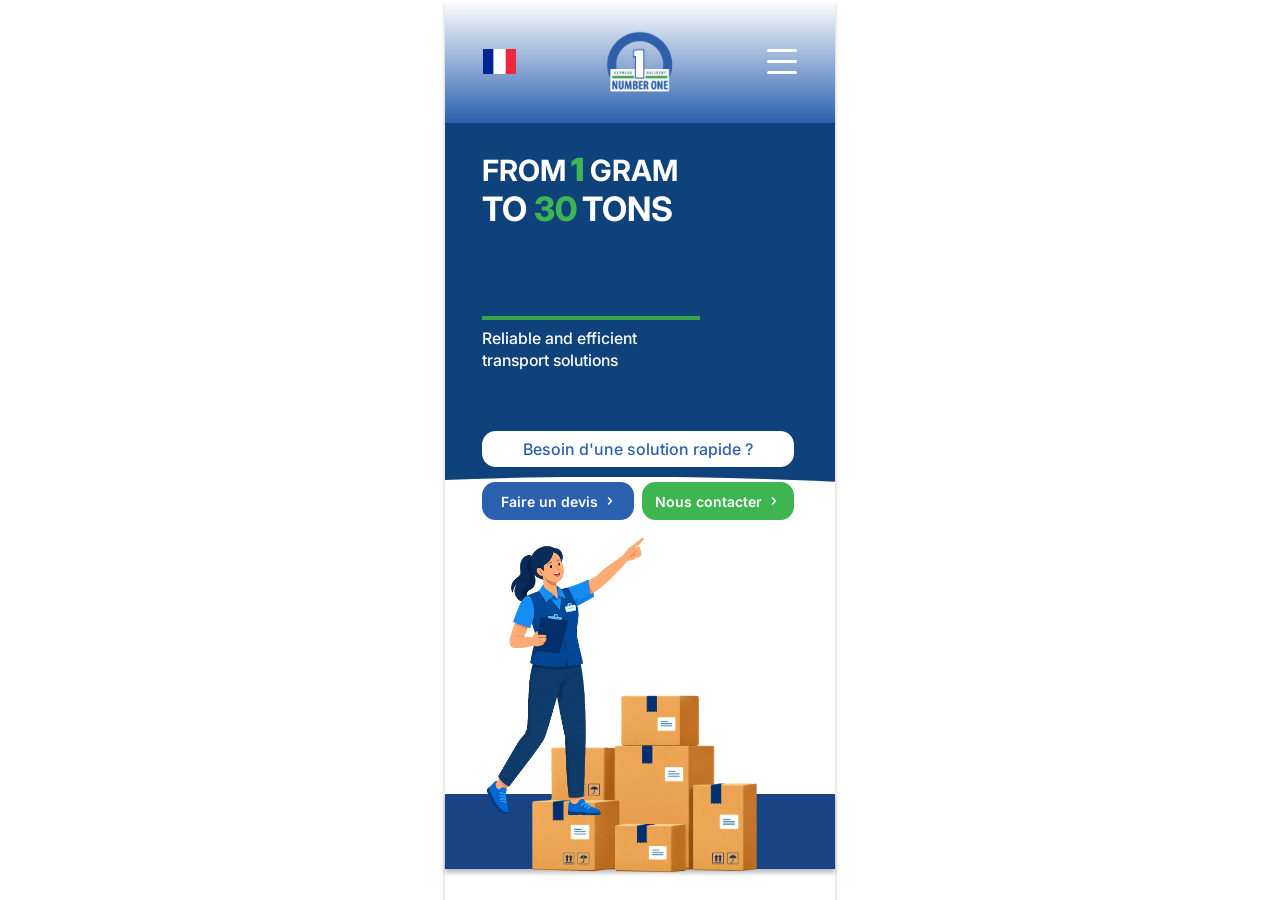
==== index.html @ 0a231751 "first commit" ====
<!DOCTYPE html>
<html lang="fr">
<head>
    <meta charset="UTF-8">
    <meta name="viewport" content="width=device-width, initial-scale=1.0">
    <title>Number One Transport - From 1 Gram to 30 Tons</title>
    <link rel="preconnect" href="https://fonts.googleapis.com">
    <link rel="preconnect" href="https://fonts.gstatic.com" crossorigin>
    <link href="https://fonts.googleapis.com/css2?family=Inter:wght@400;500;600;700;800;900&display=swap" rel="stylesheet">
    <link rel="stylesheet" href="styles.css">
</head>
<body>
    <div class="container">
        <!-- Header -->
        <header class="header">
            <div class="flag">
                <img src="data:image/svg+xml,%3Csvg xmlns='http://www.w3.org/2000/svg' viewBox='0 0 900 600'%3E%3Cpath fill='%23002395' d='M0 0h900v600H0z'/%3E%3Cpath fill='%23FFF' d='M300 0h600v600H300z'/%3E%3Cpath fill='%23ED2939' d='M600 0h300v600H600z'/%3E%3C/svg%3E" alt="France">
            </div>
            <div class="logo">
                <img src="logo_01.png" alt="Number One Transport">
            </div>
            <button class="menu-btn">
                <span></span>
                <span></span>
                <span></span>
            </button>
        </header>

        <!-- Hero Section -->
        <section class="hero">
            <div class="hero-bg"></div>
            <div class="hero-content">
                <h1 class="hero-title">
                    <span class="text-white">From</span>
                    <span class="text-green"> 1 </span>
                    <span class="text-white">gram </span>
                    <span class="text-white-large">to </span>
                    <span class="text-green-large">30</span>
                    <span class="text-white-large"> tons</span>
                </h1>
                <div class="hero-line"></div>
                <p class="hero-subtitle">Reliable and efficient<br>transport solutions</p>
            </div>
        </section>

        <!-- CTA Section -->
        <section class="cta-section">
            <div class="cta-info-box">
                <p>Besoin d'une solution rapide ?</p>
            </div>
            <div class="cta-buttons">
                <a href="#" class="btn btn-primary">
                    Faire un devis
                    <svg class="btn-arrow" width="16" height="16" viewBox="0 0 16 16" fill="none">
                        <path d="M6 12L10 8L6 4" stroke="white" stroke-width="2" stroke-linecap="round" stroke-linejoin="round"/>
                    </svg>
                </a>
                <a href="#" class="btn btn-secondary">
                    Nous contacter
                    <svg class="btn-arrow" width="16" height="16" viewBox="0 0 16 16" fill="none">
                        <path d="M6 12L10 8L6 4" stroke="white" stroke-width="2" stroke-linecap="round" stroke-linejoin="round"/>
                    </svg>
                </a>
            </div>
        </section>

        <!-- Person Illustration -->
        <div class="person-section">
            <img src="perso_acceuil.png" alt="Delivery person" class="person-img">
        </div>

        <!-- Packages Illustration -->
        <div class="packages-section">
            <img src="colis.png" alt="Packages" class="packages-img">
        </div>

        <!-- Footer -->
        <footer class="footer">
            <div class="footer-shadow-left"></div>
            <div class="footer-shadow-right"></div>
        </footer>
    </div>
</body>
</html>
---- styles.css ----
* {
    margin: 0;
    padding: 0;
    box-sizing: border-box;
}

body {
    font-family: 'Inter', sans-serif;
    background: white;
    overflow-x: hidden;
}

.container {
    width: 100%;
    max-width: 390px;
    margin: 0 auto;
    position: relative;
    background: white;
    box-shadow: 0px 4px 4px rgba(0, 0, 0, 0.25);
    min-height: 100vh;
}

/* Header */
.header {
    position: relative;
    width: 100%;
    height: 123px;
    background: linear-gradient(180deg, white 0%, #2B60AE 100%);
    display: flex;
    align-items: center;
    justify-content: space-between;
    padding: 0 38px;
    z-index: 100;
}

.flag {
    width: 33px;
    height: 25px;
}

.flag img {
    width: 100%;
    height: 100%;
    object-fit: cover;
}

.logo {
    position: absolute;
    left: 50%;
    top: 50%;
    transform: translate(-50%, -50%);
    width: 68.68px;
    height: 60.49px;
}

.logo img {
    width: 100%;
    height: 100%;
    object-fit: contain;
}

.menu-btn {
    background: none;
    border: none;
    width: 30px;
    height: 25px;
    display: flex;
    flex-direction: column;
    justify-content: space-between;
    cursor: pointer;
    padding: 0;
}

.menu-btn span {
    width: 100%;
    height: 3px;
    background: white;
    border-radius: 2px;
}

/* Hero Section */
.hero {
    position: relative;
    width: 100%;
    height: 408px;
    overflow: hidden;
}

.hero-bg {
    position: absolute;
    width: 530.78px;
    height: 489.60px;
    left: -91px;
    top: -16px;
    background: #0F417B;
    z-index: 1;
}

.hero-bg::after {
    content: '';
    position: absolute;
    bottom: 0;
    left: 0;
    width: 100%;
    height: 120px;
    background: white;
    clip-path: ellipse(140% 100% at 50% 100%);
}

.hero-content {
    position: relative;
    z-index: 2;
    padding-top: 28px;
    padding-left: 37px;
}

.hero-title {
    width: 218.08px;
    line-height: 1.2;
}

.text-white {
    color: white;
    font-size: 29.29px;
    font-weight: 700;
    text-transform: uppercase;
    line-height: 34.72px;
}

.text-green {
    color: #3EB550;
    font-size: 32px;
    font-weight: 900;
    text-transform: uppercase;
    line-height: 37.94px;
}

.text-white-large {
    color: white;
    font-size: 33.64px;
    font-weight: 700;
    text-transform: uppercase;
    line-height: 39.88px;
}

.text-green-large {
    color: #3EB550;
    font-size: 33.64px;
    font-weight: 800;
    text-transform: uppercase;
    line-height: 39.88px;
}

.hero-line {
    width: 218px;
    height: 4px;
    background: #38A448;
    margin-top: 87px;
}

.hero-subtitle {
    margin-top: 8px;
    color: white;
    font-size: 15.83px;
    font-weight: 500;
    line-height: 1.4;
}

/* CTA Section */
.cta-section {
    position: relative;
    z-index: 10;
    padding: 0 37px;
    margin-top: -100px;
}

.cta-info-box {
    width: 312px;
    height: 36.44px;
    background: white;
    border-radius: 13.79px;
    display: flex;
    align-items: center;
    justify-content: center;
    margin-bottom: 15px;
}

.cta-info-box p {
    text-align: center;
    color: #2B60AE;
    font-size: 15.97px;
    font-weight: 500;
}

.cta-buttons {
    display: flex;
    gap: 7.52px;
}

.btn {
    height: 38px;
    border-radius: 13.28px;
    display: flex;
    align-items: center;
    justify-content: center;
    text-decoration: none;
    font-size: 14px;
    font-weight: 600;
    color: white;
    position: relative;
    transition: transform 0.2s;
}

.btn:active {
    transform: scale(0.98);
}

.btn-primary {
    width: 152.24px;
    background: #2B60AE;
}

.btn-secondary {
    width: 152.24px;
    background: #3EB550;
}

.btn-arrow {
    margin-left: 6px;
    width: 12px;
    height: 12px;
}

/* Person Section */
.person-section {
    position: relative;
    width: 100%;
    height: 300px;
    margin-top: 60px;
    display: flex;
    align-items: flex-end;
    justify-content: flex-start;
    padding-left: 0;
    z-index: 1000;
}

.person-img {
    width: 313px;
    height: auto;
    max-height: 401.43px;
    object-fit: contain;
    margin-left: -43px;
}

/* Packages Section */
.packages-section {
    position: relative;
    width: 100%;
    display: flex;
    justify-content: center;
    margin-top: -200px;
    z-index: 3;
}

.packages-img {
    width: 258px;
    height: auto;
    object-fit: contain;
}

/* Footer */
.footer {
    position: relative;
    width: 100%;
    height: 75px;
    background: #194483;
    box-shadow: 0px 4px 4px rgba(0, 0, 0, 0.25);
    margin-top: -90px;
}



/* Responsive adjustments */
@media (max-width: 390px) {
    .container {
        max-width: 100%;
    }
    
    .header {
        padding: 0 20px;
    }
    
    .hero-content {
        padding-left: 20px;
    }
    
    .cta-section {
        padding: 0 20px;
    }
    
    .cta-info-box {
        width: 100%;
    }
    
    .cta-buttons {
        flex-direction: column;
    }
    
    .btn {
        width: 100% !important;
    }
}
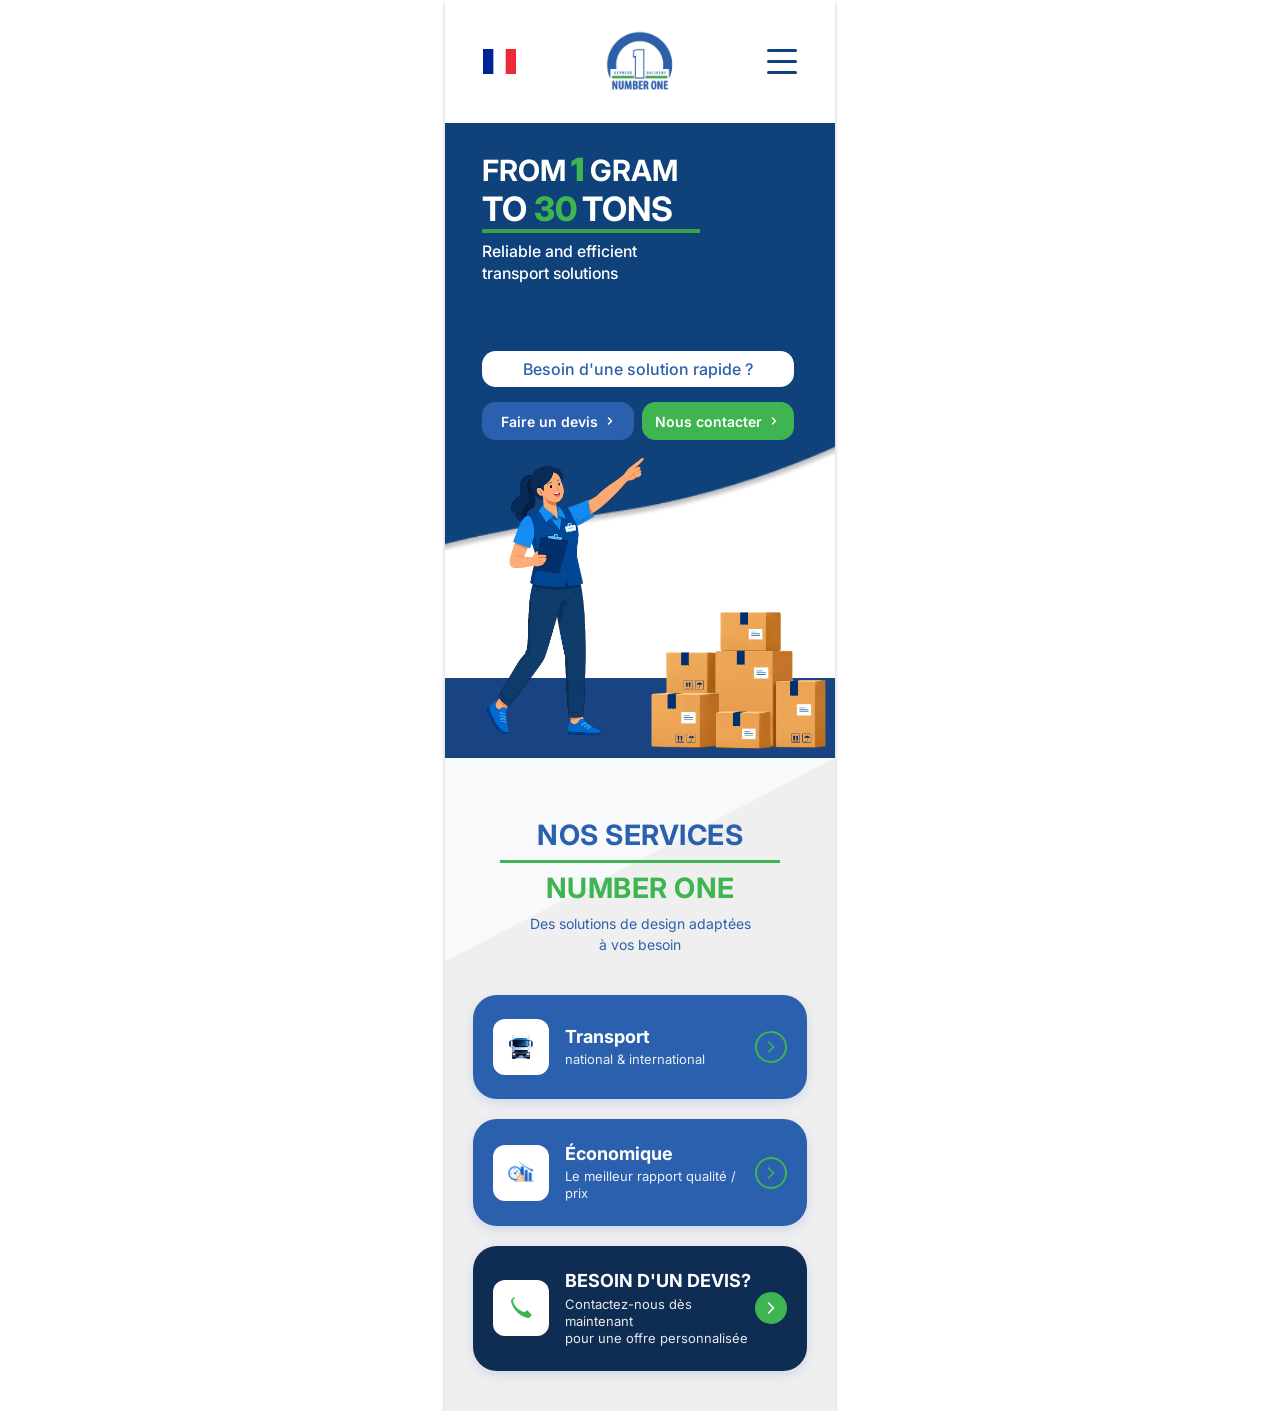
==== commit 37fe9d1d: "service section" ====
--- a/index.html
+++ b/index.html
@@ -17,7 +17,7 @@
                 <img src="data:image/svg+xml,%3Csvg xmlns='http://www.w3.org/2000/svg' viewBox='0 0 900 600'%3E%3Cpath fill='%23002395' d='M0 0h900v600H0z'/%3E%3Cpath fill='%23FFF' d='M300 0h600v600H300z'/%3E%3Cpath fill='%23ED2939' d='M600 0h300v600H600z'/%3E%3C/svg%3E" alt="France">
             </div>
             <div class="logo">
-                <img src="logo_01.png" alt="Number One Transport">
+                <img src="images/logo_01.png" alt="Number One Transport">
             </div>
             <button class="menu-btn">
                 <span></span>
@@ -66,19 +66,87 @@
 
         <!-- Person Illustration -->
         <div class="person-section">
-            <img src="perso_acceuil.png" alt="Delivery person" class="person-img">
+            <img src="images/perso_acceuil.png" alt="Delivery person" class="person-img">
         </div>
 
         <!-- Packages Illustration -->
         <div class="packages-section">
-            <img src="colis.png" alt="Packages" class="packages-img">
+            <img src="images/colis.png" alt="Packages" class="packages-img">
         </div>
 
+        <!-- Blue Ground Separator -->
+        <div class="ground-separator"></div>
+
+        <!-- Services Section -->
+        <section class="services-section">
+            <div class="services-header">
+                <h2 class="services-title">NOS SERVICES</h2>
+                <div class="services-title-line"></div>
+                <h3 class="services-subtitle">NUMBER ONE</h3>
+                <p class="services-tagline">Des solutions de design adaptées<br>à vos besoin</p>
+            </div>
+
+            <div class="services-cards">
+                <!-- Transport Card -->
+                <div class="service-card">
+                    <div class="service-card-content">
+                        <div class="service-icon">
+                            <img src="images/image_25.png" alt="Transport">
+                        </div>
+                        <div class="service-text">
+                            <h4>Transport</h4>
+                            <p>national & international</p>
+                        </div>
+                    </div>
+                    <div class="service-arrow">
+                        <svg width="24" height="24" viewBox="0 0 24 24" fill="none">
+                            <path d="M9 18L15 12L9 6" stroke="#3EB550" stroke-width="2" stroke-linecap="round" stroke-linejoin="round"/>
+                        </svg>
+                    </div>
+                </div>
+
+                <!-- Économique Card -->
+                <div class="service-card">
+                    <div class="service-card-content">
+                        <div class="service-icon">
+                            <img src="images/sqsq_1.png" alt="Économique">
+                        </div>
+                        <div class="service-text">
+                            <h4>Économique</h4>
+                            <p>Le meilleur rapport qualité / prix</p>
+                        </div>
+                    </div>
+                    <div class="service-arrow">
+                        <svg width="24" height="24" viewBox="0 0 24 24" fill="none">
+                            <path d="M9 18L15 12L9 6" stroke="#3EB550" stroke-width="2" stroke-linecap="round" stroke-linejoin="round"/>
+                        </svg>
+                    </div>
+                </div>
+
+                <!-- Besoin d'un devis Card -->
+                <div class="service-card service-card-dark">
+                    <div class="service-card-content">
+                        <div class="service-icon service-icon-phone">
+                            <svg width="32" height="32" viewBox="0 0 32 32" fill="none">
+                                <path d="M9 5L6 8C6 8 6 14 12 20C18 26 24 26 24 26L27 23L22 18L20 20C20 20 16 20 12 16C8 12 8 8 8 8L10 6L9 5Z" fill="#3EB550"/>
+                            </svg>
+                        </div>
+                        <div class="service-text">
+                            <h4>BESOIN D'UN DEVIS?</h4>
+                            <p>Contactez-nous dès maintenant<br>pour une offre personnalisée</p>
+                        </div>
+                    </div>
+                    <div class="service-arrow">
+                        <svg width="24" height="24" viewBox="0 0 24 24" fill="none">
+                            <path d="M9 18L15 12L9 6" stroke="white" stroke-width="2" stroke-linecap="round" stroke-linejoin="round"/>
+                        </svg>
+                    </div>
+                </div>
+            </div>
+        </section>
+
         <!-- Footer -->
-        <footer class="footer">
-            <div class="footer-shadow-left"></div>
-            <div class="footer-shadow-right"></div>
-        </footer>
+        <footer class="footer"></footer>
     </div>
 </body>
 </html>
--- a/styles.css
+++ b/styles.css
@@ -25,7 +25,6 @@
     position: relative;
     width: 100%;
     height: 123px;
-    background: linear-gradient(180deg, white 0%, #2B60AE 100%);
     display: flex;
     align-items: center;
     justify-content: space-between;
@@ -74,7 +73,7 @@
 .menu-btn span {
     width: 100%;
     height: 3px;
-    background: white;
+    background: #0F417B;
     border-radius: 2px;
 }
 
@@ -82,7 +81,7 @@
 .hero {
     position: relative;
     width: 100%;
-    height: 408px;
+    height: 448px;
     overflow: hidden;
 }
 
@@ -92,19 +91,11 @@
     height: 489.60px;
     left: -91px;
     top: -16px;
-    background: #0F417B;
+    background-image: url('images/wave_1.png');
+    background-size: cover;
+    background-position: center;
+    background-repeat: no-repeat;
     z-index: 1;
-}
-
-.hero-bg::after {
-    content: '';
-    position: absolute;
-    bottom: 0;
-    left: 0;
-    width: 100%;
-    height: 120px;
-    background: white;
-    clip-path: ellipse(140% 100% at 50% 100%);
 }
 
 .hero-content {
@@ -155,7 +146,6 @@
     width: 218px;
     height: 4px;
     background: #38A448;
-    margin-top: 87px;
 }
 
 .hero-subtitle {
@@ -171,7 +161,7 @@
     position: relative;
     z-index: 10;
     padding: 0 37px;
-    margin-top: -100px;
+    margin-top: -220px;
 }
 
 .cta-info-box {
@@ -257,27 +247,177 @@
     position: relative;
     width: 100%;
     display: flex;
-    justify-content: center;
+    flex-direction: row-reverse;
     margin-top: -200px;
     z-index: 3;
 }
 
 .packages-img {
-    width: 258px;
+    width: 200px;
     height: auto;
     object-fit: contain;
 }
 
+/* Blue Ground Separator */
+.ground-separator {
+    position: relative;
+    width: 100%;
+    height: 80px;
+    background: #194483;
+    margin-top: -80px;
+    z-index: 2;
+}
+
+/* Services Section */
+.services-section {
+    position: relative;
+    width: 100%;
+    padding: 60px 28px 40px;
+    background-image: url('images/wave_2.png');
+    background-size: cover;
+    background-position: top center;
+    background-repeat: no-repeat;
+    background-color: #f8f9fa;
+    z-index: 4;
+    margin-top: 0;
+}
+
+.services-header {
+    text-align: center;
+    margin-bottom: 40px;
+}
+
+.services-title {
+    color: #2B60AE;
+    font-size: 28px;
+    font-weight: 700;
+    text-transform: uppercase;
+    margin-bottom: 8px;
+    letter-spacing: 0.5px;
+}
+
+.services-title-line {
+    width: 280px;
+    height: 3px;
+    background: #3EB550;
+    margin: 0 auto 8px;
+}
+
+.services-subtitle {
+    color: #3EB550;
+    font-size: 28px;
+    font-weight: 700;
+    text-transform: uppercase;
+    margin-bottom: 8px;
+    letter-spacing: 0.5px;
+}
+
+.services-tagline {
+    color: #2B60AE;
+    font-size: 14px;
+    font-weight: 400;
+    line-height: 1.5;
+}
+
+.services-cards {
+    display: flex;
+    flex-direction: column;
+    gap: 20px;
+}
+
+.service-card {
+    background: #2B60AE;
+    border-radius: 24px;
+    padding: 24px 20px;
+    display: flex;
+    align-items: center;
+    justify-content: space-between;
+    cursor: pointer;
+    transition: transform 0.2s, box-shadow 0.2s;
+    box-shadow: 0 4px 12px rgba(43, 96, 174, 0.15);
+}
+
+.service-card:active {
+    transform: scale(0.98);
+}
+
+.service-card-dark {
+    background: #0F2D52;
+}
+
+.service-card-content {
+    display: flex;
+    align-items: center;
+    gap: 16px;
+    flex: 1;
+}
+
+.service-icon {
+    width: 56px;
+    height: 56px;
+    background: white;
+    border-radius: 12px;
+    display: flex;
+    align-items: center;
+    justify-content: center;
+    flex-shrink: 0;
+}
+
+.service-icon img {
+    width: 36px;
+    height: 36px;
+    object-fit: contain;
+}
+
+.service-icon-phone {
+    background: white;
+}
+
+.service-text {
+    flex: 1;
+}
+
+.service-text h4 {
+    color: white;
+    font-size: 18px;
+    font-weight: 700;
+    margin-bottom: 4px;
+    line-height: 1.2;
+}
+
+.service-text p {
+    color: rgba(255, 255, 255, 0.9);
+    font-size: 13px;
+    font-weight: 400;
+    line-height: 1.3;
+}
+
+.service-arrow {
+    flex-shrink: 0;
+    width: 32px;
+    height: 32px;
+    border: 2px solid #3EB550;
+    border-radius: 50%;
+    display: flex;
+    align-items: center;
+    justify-content: center;
+}
+
+.service-arrow svg {
+    width: 20px;
+    height: 20px;
+}
+
+.service-card-dark .service-arrow {
+    background: #3EB550;
+    border: none;
+}
+
+.service-card-dark .service-arrow svg path {
+    stroke: white;
+}
+
 /* Footer */
-.footer {
-    position: relative;
-    width: 100%;
-    height: 75px;
-    background: #194483;
-    box-shadow: 0px 4px 4px rgba(0, 0, 0, 0.25);
-    margin-top: -90px;
-}
-
 
 
 /* Responsive adjustments */
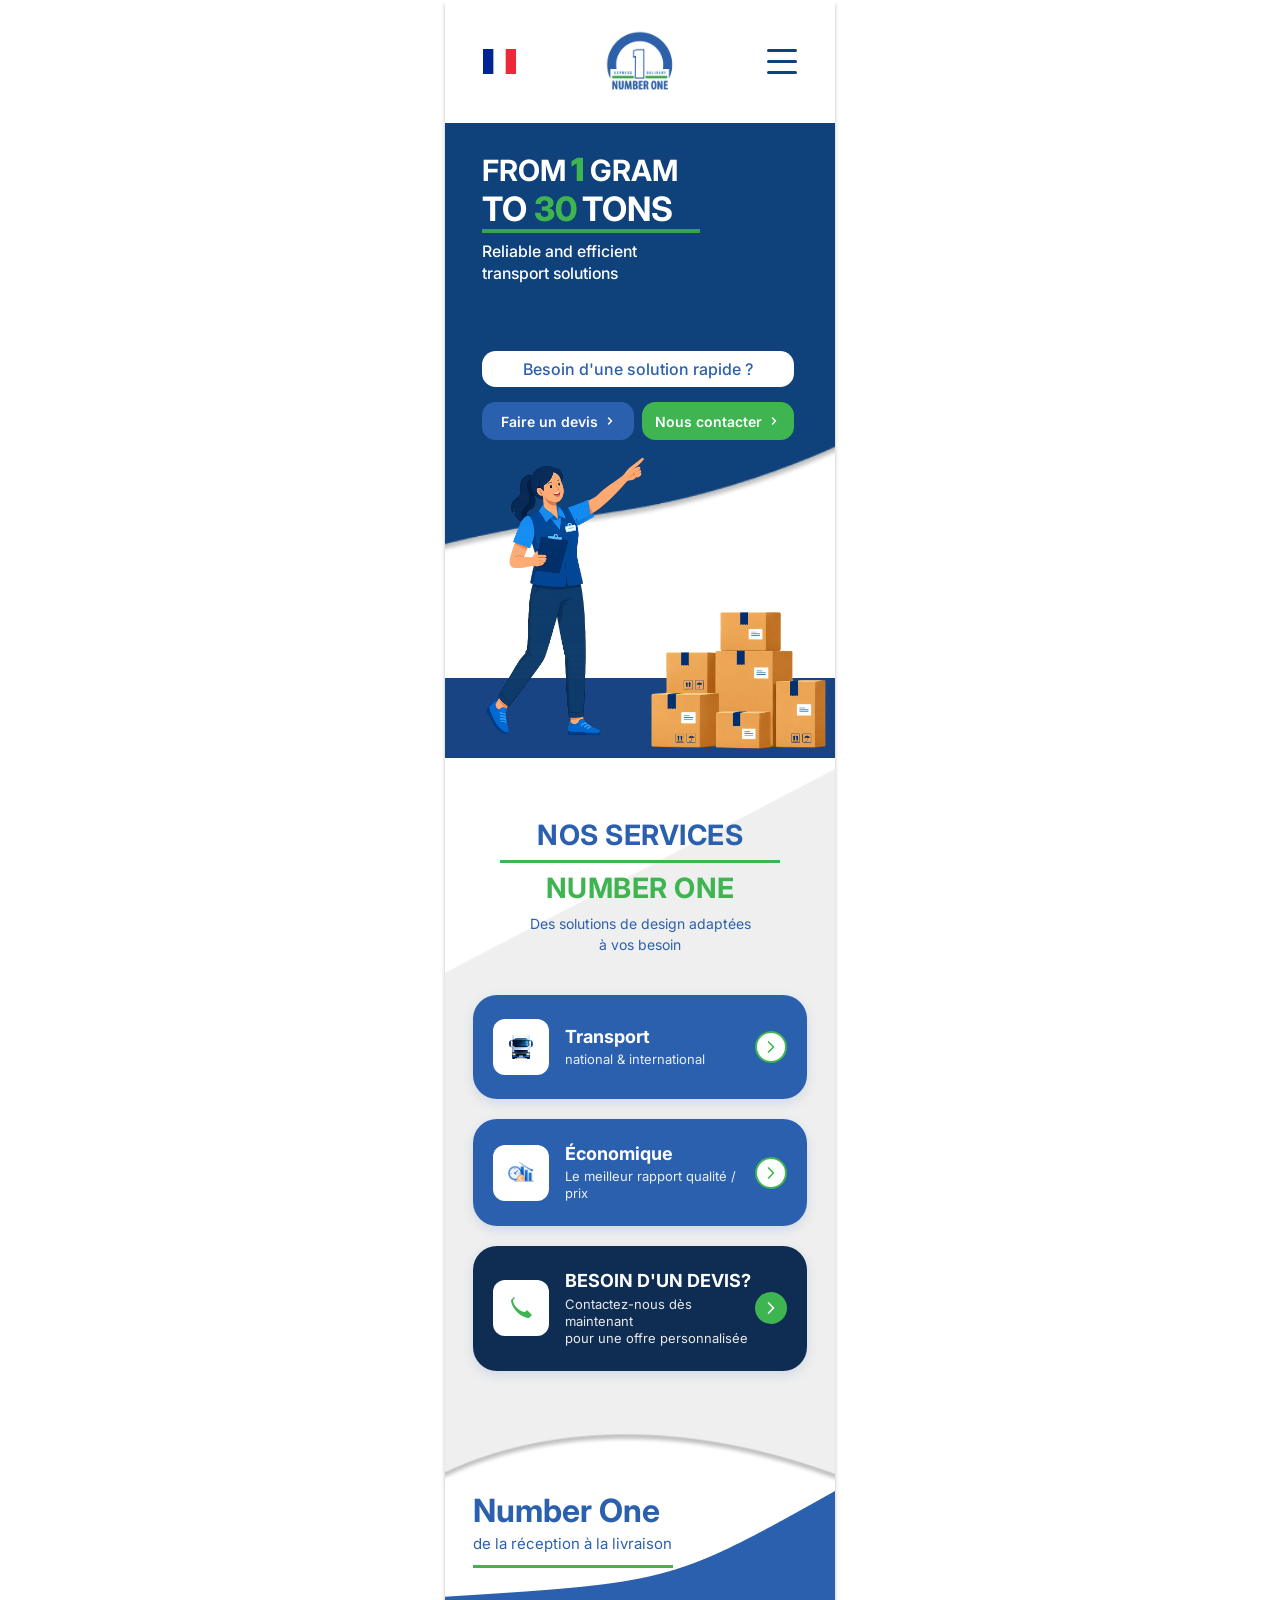
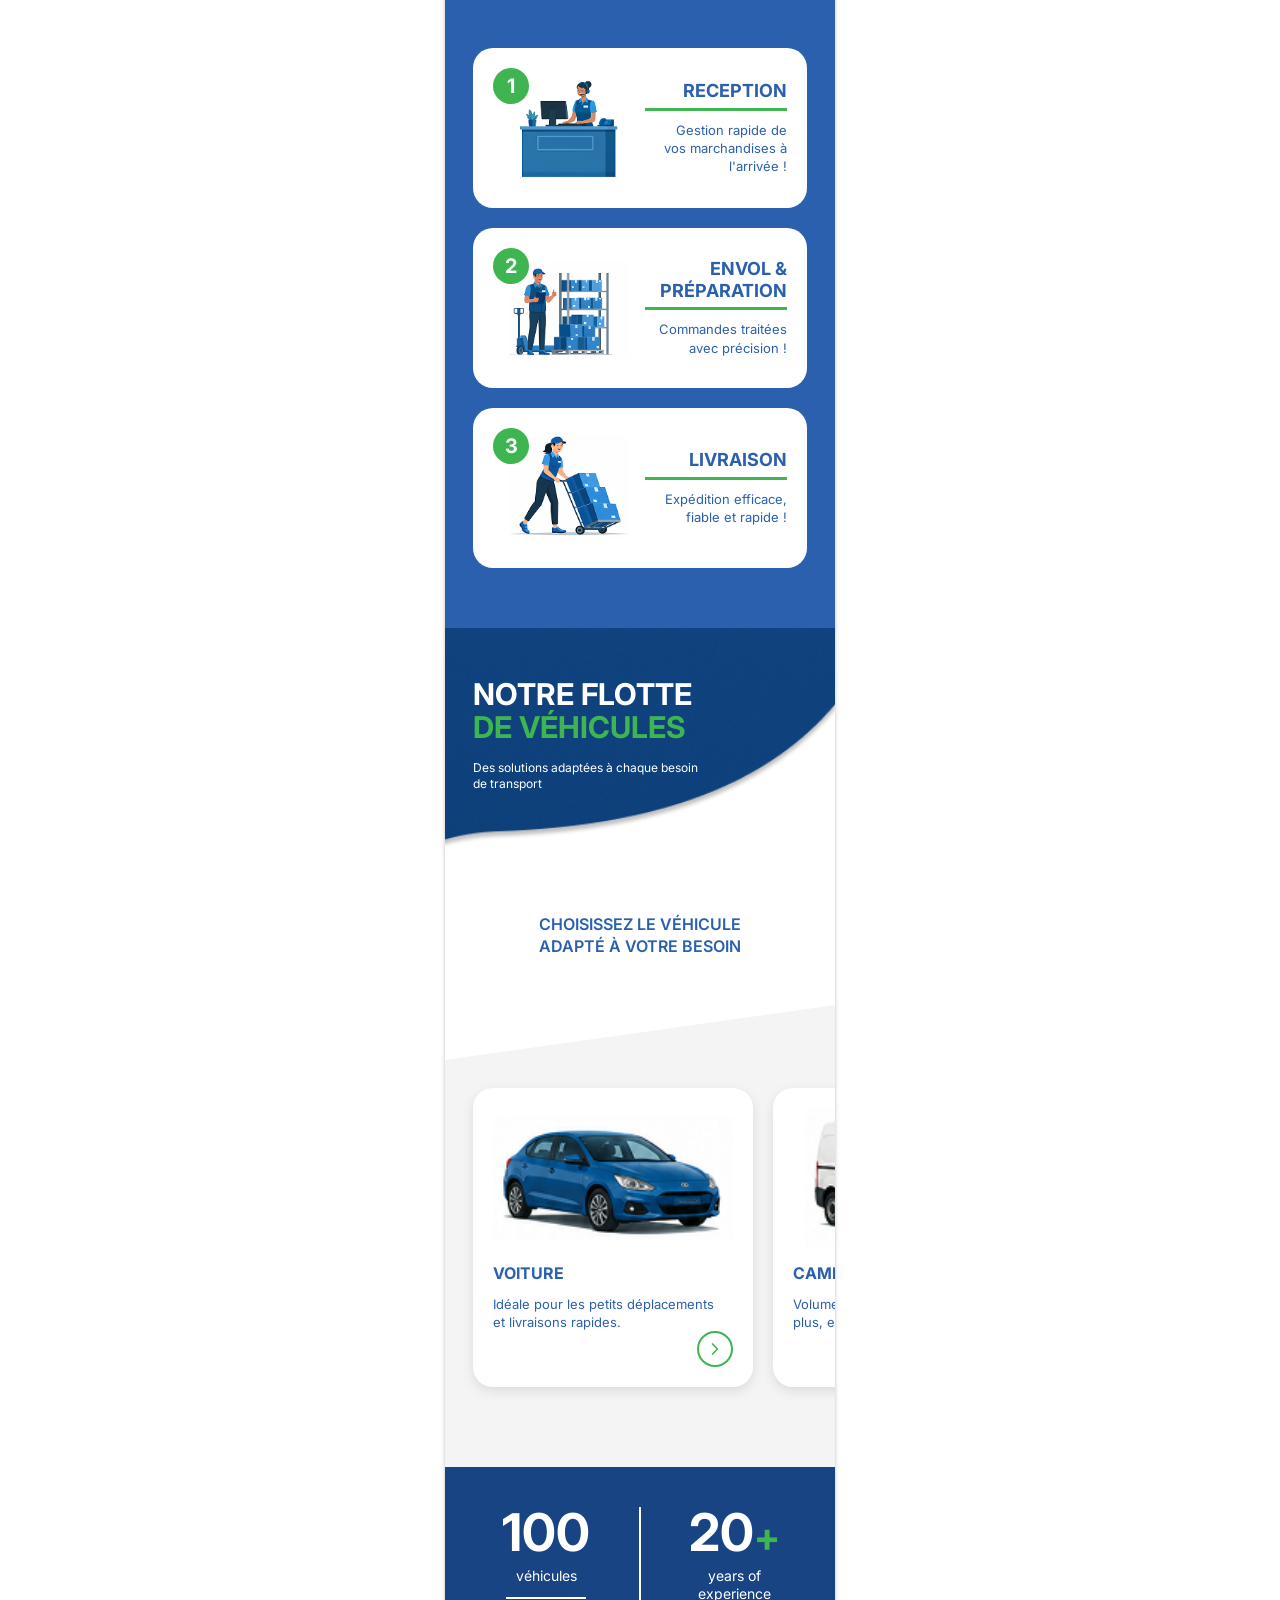
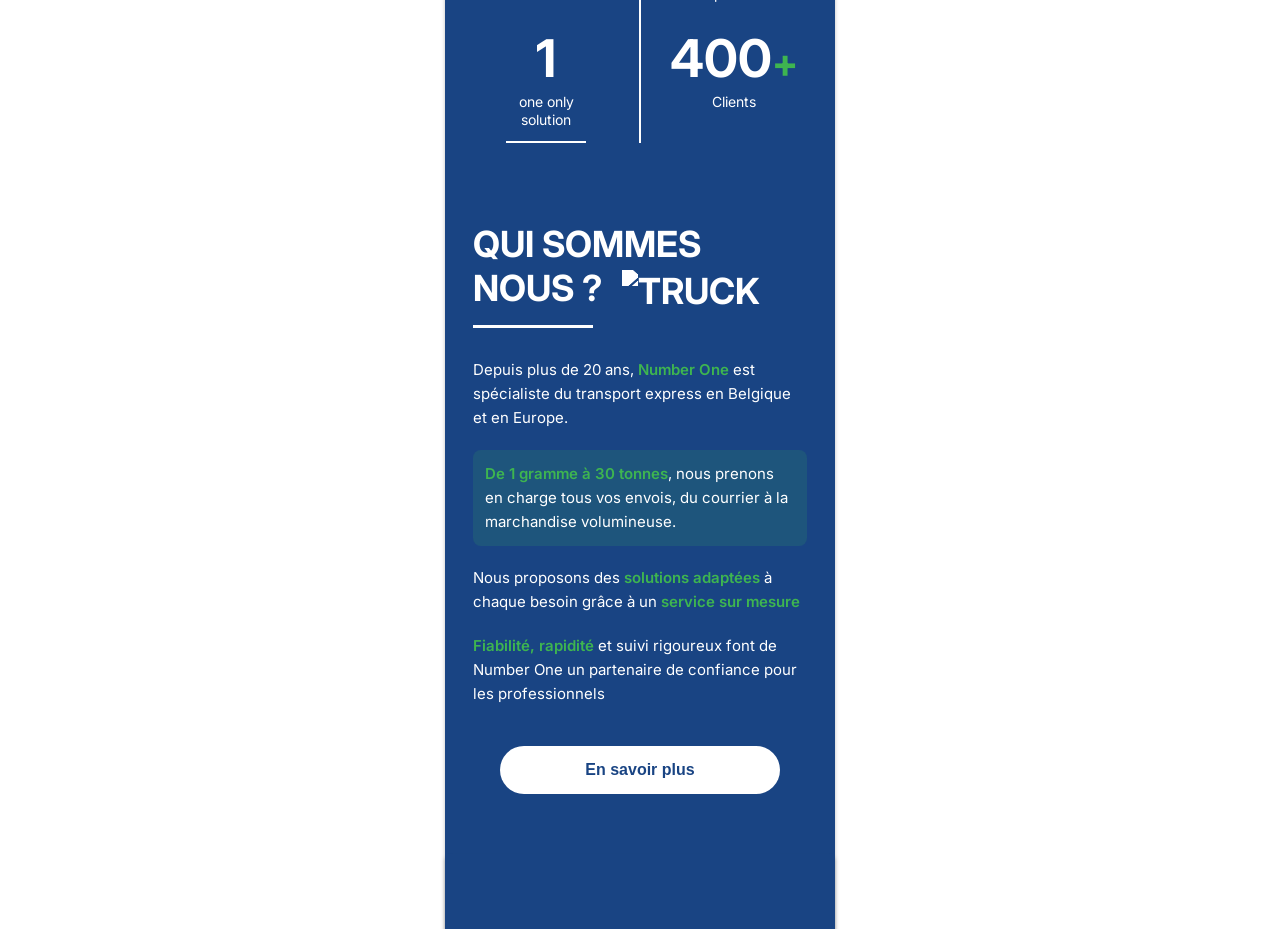
==== commit 49b2262a: "section 3 + 4 + 5" ====
--- a/index.html
+++ b/index.html
@@ -145,6 +145,183 @@
             </div>
         </section>
 
+        <!-- Process Section -->
+        <section class="process-section">
+            <div class="process-header">
+                <h2 class="process-title">Number One</h2>
+                <p class="process-subtitle">de la réception à la livraison</p>
+                <div class="process-title-line"></div>
+            </div>
+
+            <div class="process-steps">
+                <!-- Step 1: Reception -->
+                <div class="process-step">
+                    <div class="step-number">1</div>
+                    <div class="step-content">
+                        <div class="step-image">
+                            <img src="images/reception.png" alt="Réception">
+                        </div>
+                        <div class="step-text">
+                            <h3>RECEPTION</h3>
+                            <div class="step-title-line"></div>
+                            <p>Gestion rapide de<br>vos marchandises à<br>l'arrivée !</p>
+                        </div>
+                    </div>
+                </div>
+
+                <!-- Step 2: Envol & Préparation -->
+                <div class="process-step">
+                    <div class="step-number">2</div>
+                    <div class="step-content">
+                        <div class="step-image">
+                            <img src="images/preparation.png" alt="Envol & Préparation">
+                        </div>
+                        <div class="step-text">
+                            <h3>ENVOL &<br>PRÉPARATION</h3>
+                            <div class="step-title-line"></div>
+                            <p>Commandes traitées<br>avec précision !</p>
+                        </div>
+                    </div>
+                </div>
+
+                <!-- Step 3: Livraison -->
+                <div class="process-step">
+                    <div class="step-number">3</div>
+                    <div class="step-content">
+                        <div class="step-image">
+                            <img src="images/livraison.png" alt="Livraison">
+                        </div>
+                        <div class="step-text">
+                            <h3>LIVRAISON</h3>
+                            <div class="step-title-line"></div>
+                            <p>Expédition efficace,<br>fiable et rapide !</p>
+                        </div>
+                    </div>
+                </div>
+            </div>
+        </section>
+
+        <!-- Fleet Section -->
+        <section class="fleet-section">
+            <div class="fleet-header">
+                <h2 class="fleet-title">NOTRE FLOTTE</h2>
+                <h3 class="fleet-subtitle">DE VÉHICULES</h3>
+                <p class="fleet-tagline">Des solutions adaptées à chaque besoin<br>de transport</p>
+            </div>
+            
+            <div class="fleet-transition">
+                <p>CHOISISSEZ LE VÉHICULE<br>ADAPTÉ À VOTRE BESOIN</p>
+            </div>
+
+            <div class="fleet-vehicles">
+                <div class="vehicles-scroll">
+                    <!-- Voiture -->
+                    <div class="vehicle-card">
+                        <div class="vehicle-image">
+                            <img src="images/voiture.png" alt="Voiture">
+                        </div>
+                        <h4>VOITURE</h4>
+                        <p>Idéale pour les petits déplacements<br>et livraisons rapides.</p>
+                        <button class="vehicle-arrow">
+                            <svg width="24" height="24" viewBox="0 0 24 24" fill="none">
+                                <path d="M9 18L15 12L9 6" stroke="#3EB550" stroke-width="2" stroke-linecap="round" stroke-linejoin="round"/>
+                            </svg>
+                        </button>
+                    </div>
+
+                    <!-- Camionnette 9 M³ -->
+                    <div class="vehicle-card">
+                        <div class="vehicle-image">
+                            <img src="images/camionnette.png" alt="Camionnette 9 M³">
+                        </div>
+                        <h4>CAMIONNETTE 9 M³ / 4</h4>
+                        <p>Volume optimal pour transpo<br>plus, en toute sécurité.</p>
+                        <button class="vehicle-arrow">
+                            <svg width="24" height="24" viewBox="0 0 24 24" fill="none">
+                                <path d="M9 18L15 12L9 6" stroke="#3EB550" stroke-width="2" stroke-linecap="round" stroke-linejoin="round"/>
+                            </svg>
+                        </button>
+                    </div>
+
+                    <!-- Camionnette 2,70 m³ -->
+                    <div class="vehicle-card">
+                        <div class="vehicle-image">
+                            <img src="images/camionnette.png" alt="Camionnette 2,70 m³">
+                        </div>
+                        <h4>CAMIONNETTE 2,70 m³ / 450 kg</h4>
+                        <p>Parfaite pour les petits transports et<br>livraisons.</p>
+                        <button class="vehicle-arrow">
+                            <svg width="24" height="24" viewBox="0 0 24 24" fill="none">
+                                <path d="M9 18L15 12L9 6" stroke="#3EB550" stroke-width="2" stroke-linecap="round" stroke-linejoin="round"/>
+                            </svg>
+                        </button>
+                    </div>
+
+                    <!-- Camionnette 6 M³ -->
+                    <div class="vehicle-card">
+                        <div class="vehicle-image">
+                            <img src="images/camionnette.png" alt="Camionnette 6 M³">
+                        </div>
+                        <h4>CAMIONNETTE 6 M³ / 4</h4>
+                        <p>Idéale pour vos déménagem<br>livraisons du quotidien.</p>
+                        <button class="vehicle-arrow">
+                            <svg width="24" height="24" viewBox="0 0 24 24" fill="none">
+                                <path d="M9 18L15 12L9 6" stroke="#3EB550" stroke-width="2" stroke-linecap="round" stroke-linejoin="round"/>
+                            </svg>
+                        </button>
+                    </div>
+                </div>
+            </div>
+        </section>
+
+        <!-- About Section -->
+        <section class="about-section">
+            <!-- Stats Grid -->
+            <div class="stats-grid">
+                <div class="stat-item">
+                    <div class="stat-number">100</div>
+                    <div class="stat-label">véhicules</div>
+                    <div class="stat-line"></div>
+                </div>
+                <div class="stat-divider"></div>
+                <div class="stat-item">
+                    <div class="stat-number">20<span class="stat-plus">+</span></div>
+                    <div class="stat-label">years of<br>experience</div>
+                </div>
+                <div class="stat-item">
+                    <div class="stat-number">1</div>
+                    <div class="stat-label">one only<br>solution</div>
+                    <div class="stat-line"></div>
+                </div>
+                <div class="stat-divider"></div>
+                <div class="stat-item">
+                    <div class="stat-number">400<span class="stat-plus">+</span></div>
+                    <div class="stat-label">Clients</div>
+                </div>
+            </div>
+
+            <!-- About Content -->
+            <div class="about-content">
+                <h2 class="about-title">
+                    QUI SOMMES<br>NOUS ?
+                    <img src="images/truck_icon.png" alt="Truck" class="title-icon">
+                </h2>
+                <div class="about-title-line"></div>
+
+                <div class="about-text">
+                    <p>Depuis plus de 20 ans, <span class="highlight">Number One</span> est spécialiste du transport express en Belgique et en Europe.</p>
+
+                    <p class="highlight-box"><span class="highlight">De 1 gramme à 30 tonnes</span>, nous prenons en charge tous vos envois, du courrier à la marchandise volumineuse.</p>
+
+                    <p>Nous proposons des <span class="highlight">solutions adaptées</span> à chaque besoin grâce à un <span class="highlight">service sur mesure</span></p>
+
+                    <p><span class="highlight">Fiabilité, rapidité</span> et suivi rigoureux font de Number One un partenaire de confiance pour les professionnels</p>
+                </div>
+
+                <button class="about-btn">En savoir plus</button>
+            </div>
+        </section>
+
         <!-- Footer -->
         <footer class="footer"></footer>
     </div>
--- a/styles.css
+++ b/styles.css
@@ -272,12 +272,11 @@
 .services-section {
     position: relative;
     width: 100%;
-    padding: 60px 28px 40px;
+    padding: 60px 28px 120px;
     background-image: url('images/wave_2.png');
     background-size: cover;
     background-position: top center;
     background-repeat: no-repeat;
-    background-color: #f8f9fa;
     z-index: 4;
     margin-top: 0;
 }
@@ -396,6 +395,7 @@
     flex-shrink: 0;
     width: 32px;
     height: 32px;
+    background: white;
     border: 2px solid #3EB550;
     border-radius: 50%;
     display: flex;
@@ -417,8 +417,454 @@
     stroke: white;
 }
 
+/* Process Section */
+.process-section {
+    position: relative;
+    width: 100%;
+    padding: 120px 28px 60px;
+    background-image: url('images/wave_3.png');
+    background-size: cover;
+    background-position: top center;
+    background-repeat: no-repeat;
+    overflow: visible;
+    margin-top: -0px;
+}
+
+.process-header {
+    text-align: left;
+    margin-bottom: 80px;
+    position: relative;
+    z-index: 2;
+    margin-top: -120px;
+}
+
+.process-title {
+    color: #2B60AE;
+    font-size: 32px;
+    font-weight: 700;
+    margin-bottom: 4px;
+}
+
+.process-subtitle {
+    color: #2B60AE;
+    font-size: 15px;
+    font-weight: 400;
+    margin-bottom: 12px;
+}
+
+.process-title-line {
+    width: 200px;
+    height: 3px;
+    background: #3EB550;
+    margin: 0 auto;
+    margin-right: 10000px;
+}
+
+.process-steps {
+    display: flex;
+    flex-direction: column;
+    gap: 20px;
+    position: relative;
+    z-index: 2;
+}
+
+.process-step {
+    background: white;
+    border-radius: 20px;
+    padding: 20px;
+    position: relative;
+}
+
+.step-number {
+    position: absolute;
+    top: 20px;
+    left: 20px;
+    width: 36px;
+    height: 36px;
+    background: #3EB550;
+    color: white;
+    border-radius: 50%;
+    display: flex;
+    align-items: center;
+    justify-content: center;
+    font-size: 20px;
+    font-weight: 700;
+    z-index: 3;
+}
+
+.step-content {
+    display: flex;
+    align-items: center;
+    gap: 16px;
+    padding-left: 16px;
+}
+
+.step-image {
+    flex-shrink: 0;
+    width: 120px;
+    height: 120px;
+    display: flex;
+    align-items: center;
+    justify-content: center;
+}
+
+.step-image img {
+    width: 100%;
+    height: 100%;
+    object-fit: contain;
+}
+
+.step-text {
+    flex: 1;
+    text-align: right;
+}
+
+.step-text h3 {
+    color: #2B60AE;
+    font-size: 18px;
+    font-weight: 700;
+    text-transform: uppercase;
+    margin-bottom: 6px;
+    line-height: 1.2;
+}
+
+.step-title-line {
+    width: 100%;
+    max-width: 180px;
+    height: 3px;
+    background: #3EB550;
+    margin: 0 0 10px auto;
+}
+
+.step-text p {
+    color: #2B60AE;
+    font-size: 13px;
+    font-weight: 400;
+    line-height: 1.4;
+}
+
+/* Fleet Section */
+.fleet-section {
+    position: relative;
+    width: 100%;
+    overflow: hidden;
+}
+
+.fleet-header {
+    position: relative;
+    padding: 50px 28px 80px;
+    background-image: url('images/wave_4.png');
+    background-size: cover;
+    background-position: top right;
+    background-repeat: no-repeat;
+    text-align: left;
+}
+
+.fleet-title {
+    color: white;
+    font-size: 30px;
+    font-weight: 700;
+    text-transform: uppercase;
+    margin-bottom: 0;
+    line-height: 1.1;
+}
+
+.fleet-subtitle {
+    color: #3EB550;
+    font-size: 30px     ;
+    font-weight: 700;
+    text-transform: uppercase;
+    margin-bottom: 16px;
+    line-height: 1.1;
+}
+
+.fleet-tagline {
+    color: white;
+    font-size: 12px;
+    font-weight: 400;
+    line-height: 1.4;
+}
+
+.fleet-transition {
+    position: relative;
+    padding: 40px 28px;
+    text-align: center;
+}
+
+.fleet-transition p {
+    color: #2B60AE;
+    font-size: 16px;
+    font-weight: 600;
+    text-transform: uppercase;
+    line-height: 1.4;
+}
+
+.fleet-vehicles {
+    position: relative;
+    padding: 40px 0 60px;
+    background-image: url('images/wave_5.png');
+    background-size: cover;
+    background-position: top center;
+    background-repeat: no-repeat;
+    overflow: hidden;
+}
+
+.vehicles-scroll {
+    display: flex;
+    gap: 20px;
+    overflow-x: auto;
+    overflow-y: hidden;
+    scroll-behavior: smooth;
+    padding: 0 28px 20px;
+    -webkit-overflow-scrolling: touch;
+    scrollbar-width: none;
+    -ms-overflow-style: none;
+}
+
+.vehicles-scroll::-webkit-scrollbar {
+    display: none;
+}
+
+.vehicle-card {
+    flex: 0 0 280px;
+    background: white;
+    border-radius: 20px;
+    padding: 20px;
+    box-shadow: 0 4px 12px rgba(0, 0, 0, 0.1);
+    position: relative;
+    display: flex;
+    flex-direction: column;
+    margin-top: 50px
+}
+
+.vehicle-image {
+    width: 100%;
+    height: 140px;
+    display: flex;
+    align-items: center;
+    justify-content: center;
+    margin-bottom: 16px;
+}
+
+.vehicle-image img {
+    width: 100%;
+    height: 100%;
+    object-fit: contain;
+}
+
+.vehicle-card h4 {
+    color: #2B60AE;
+    font-size: 16px;
+    font-weight: 700;
+    text-transform: uppercase;
+    margin-bottom: 12px;
+    line-height: 1.2;
+}
+
+.vehicle-card p {
+    color: #2B60AE;
+    font-size: 13px;
+    font-weight: 400;
+    line-height: 1.4;
+    margin-bottom: 16px;
+    flex: 1;
+}
+
+.vehicle-arrow {
+    position: absolute;
+    bottom: 20px;
+    right: 20px;
+    width: 36px;
+    height: 36px;
+    background: white;
+    border: 2px solid #3EB550;
+    border-radius: 50%;
+    display: flex;
+    align-items: center;
+    justify-content: center;
+    cursor: pointer;
+    transition: transform 0.2s;
+}
+
+.vehicle-arrow:active {
+    transform: scale(0.95);
+}
+
+.vehicle-arrow svg {
+    width: 20px;
+    height: 20px;
+}
+
+/* About Section */
+.about-section {
+    position: relative;
+    width: 100%;
+    background: #194483;
+    padding: 40px 28px 60px;
+}
+
+/* Stats Grid */
+.stats-grid {
+    display: grid;
+    grid-template-columns: 1fr auto 1fr;
+    grid-template-rows: auto auto;
+    gap: 30px 20px;
+    margin-bottom: 50px;
+}
+
+.stat-item {
+    text-align: center;
+    position: relative;
+}
+
+.stat-number {
+    color: white;
+    font-size: 52px;
+    font-weight: 700;
+    line-height: 1;
+    margin-bottom: 8px;
+}
+
+.stat-plus {
+    color: #3EB550;
+    font-size: 40px;
+    font-weight: 700;
+}
+
+.stat-label {
+    color: white;
+    font-size: 14px;
+    font-weight: 400;
+    line-height: 1.3;
+}
+
+.stat-line {
+    width: 80px;
+    height: 2px;
+    background: white;
+    margin: 12px auto 0;
+}
+
+.stat-divider {
+    width: 2px;
+    height: 100%;
+    background: white;
+    grid-row: span 1;
+}
+
+.stat-item:nth-child(1) {
+    grid-column: 1;
+    grid-row: 1;
+}
+
+.stat-divider:nth-child(2) {
+    grid-column: 2;
+    grid-row: 1 / 3;
+}
+
+.stat-item:nth-child(3) {
+    grid-column: 3;
+    grid-row: 1;
+}
+
+.stat-item:nth-child(4) {
+    grid-column: 1;
+    grid-row: 2;
+}
+
+.stat-divider:nth-child(6) {
+    display: none;
+}
+
+.stat-item:nth-child(6) {
+    grid-column: 3;
+    grid-row: 2;
+}
+
+/* About Content */
+.about-content {
+    text-align: left;
+}
+
+.about-title {
+    color: white;
+    font-size: 36px;
+    font-weight: 700;
+    text-transform: uppercase;
+    line-height: 1.2;
+    margin-bottom: 12px;
+    position: relative;
+    display: inline-block;
+}
+
+.title-icon {
+    width: 60px;
+    height: auto;
+    margin-left: 12px;
+    vertical-align: middle;
+    filter: brightness(0) invert(1);
+}
+
+.about-title-line {
+    width: 120px;
+    height: 3px;
+    background: white;
+    margin-bottom: 30px;
+}
+
+.about-text {
+    margin-bottom: 40px;
+}
+
+.about-text p {
+    color: white;
+    font-size: 15px;
+    font-weight: 400;
+    line-height: 1.6;
+    margin-bottom: 20px;
+}
+
+.about-text .highlight {
+    color: #3EB550;
+    font-weight: 600;
+}
+
+.about-text .highlight-box {
+    background: rgba(62, 181, 80, 0.15);
+    padding: 12px;
+    border-radius: 8px;
+}
+
+.about-btn {
+    width: 100%;
+    max-width: 280px;
+    height: 48px;
+    background: white;
+    color: #194483;
+    border: none;
+    border-radius: 24px;
+    font-size: 16px;
+    font-weight: 600;
+    cursor: pointer;
+    transition: transform 0.2s;
+    display: block;
+    margin: 0 auto;
+}
+
+.about-btn:active {
+    transform: scale(0.98);
+}
+
 /* Footer */
-
+.footer {
+    position: relative;
+    width: 100%;
+    height: 75px;
+    background: #194483;
+    box-shadow: 0px 4px 4px rgba(0, 0, 0, 0.25);
+    margin-top: 0;
+    z-index: 5;
+}
 
 /* Responsive adjustments */
 @media (max-width: 390px) {
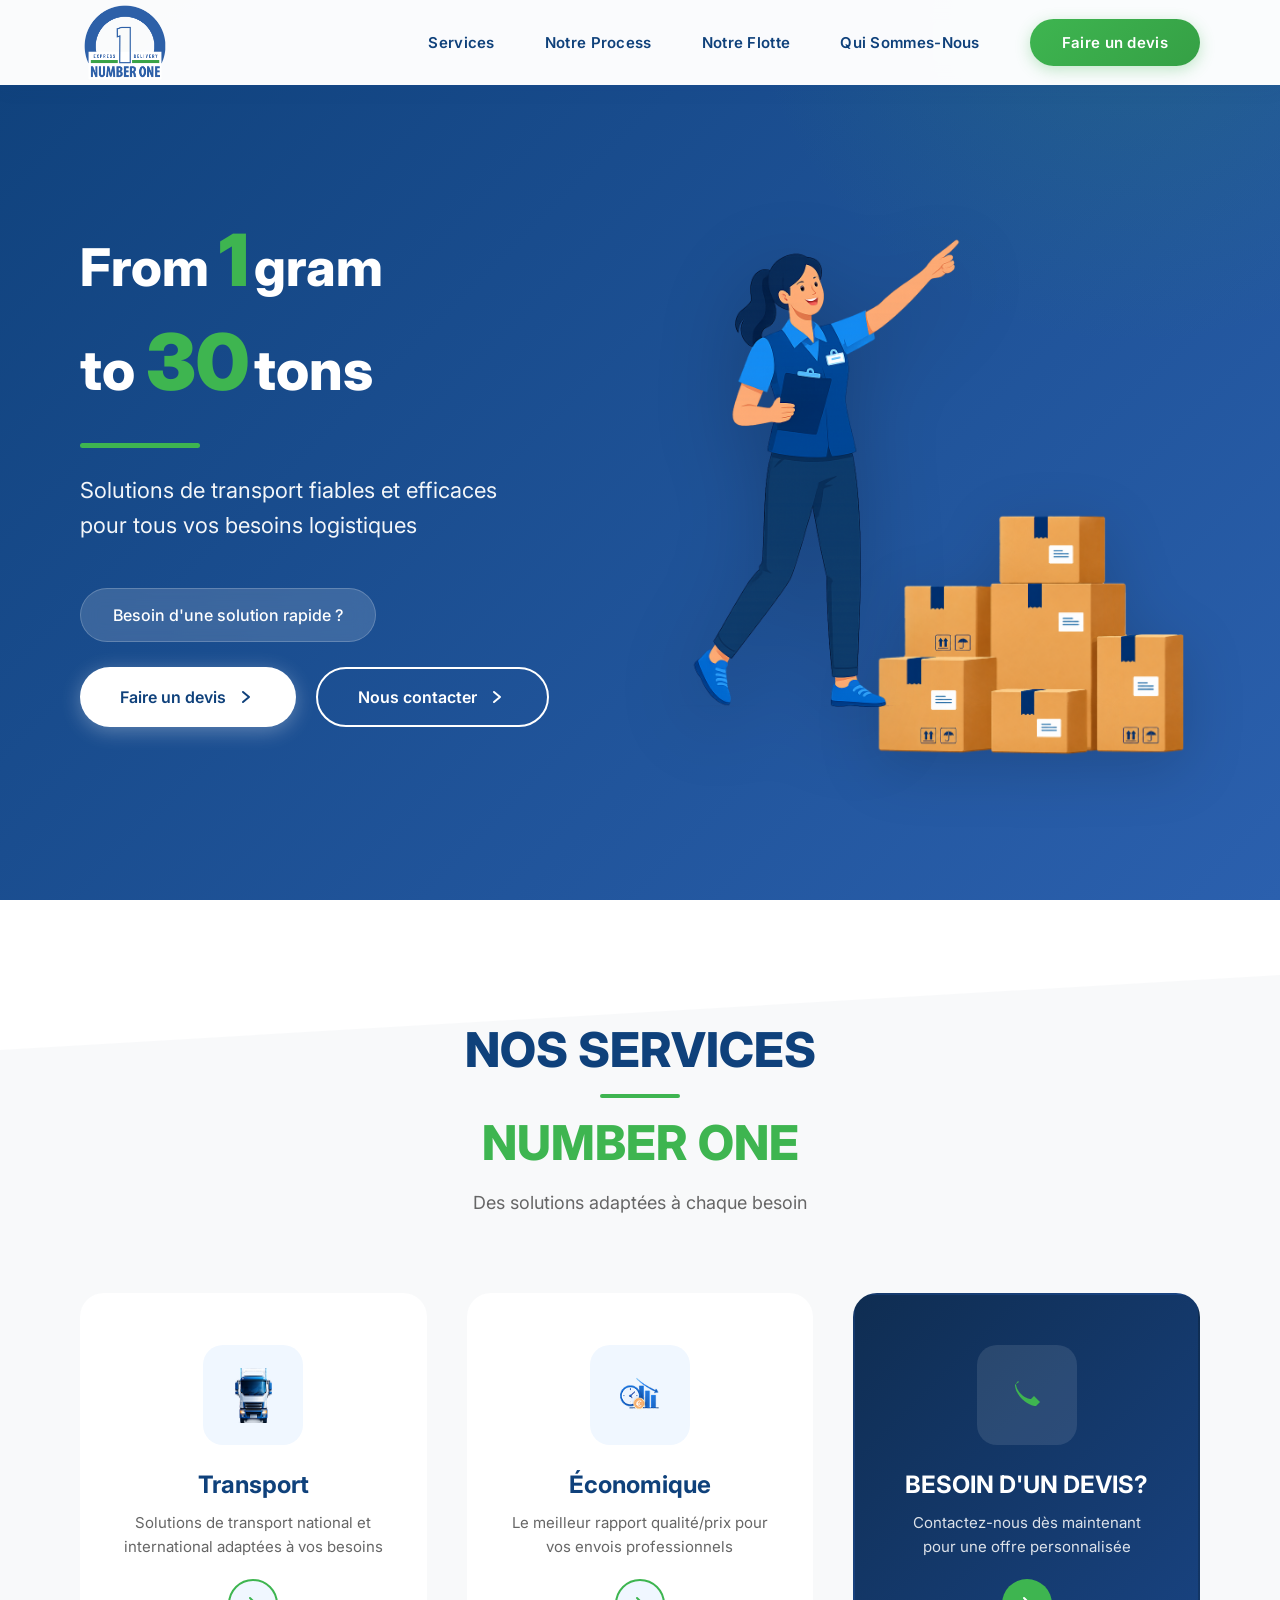
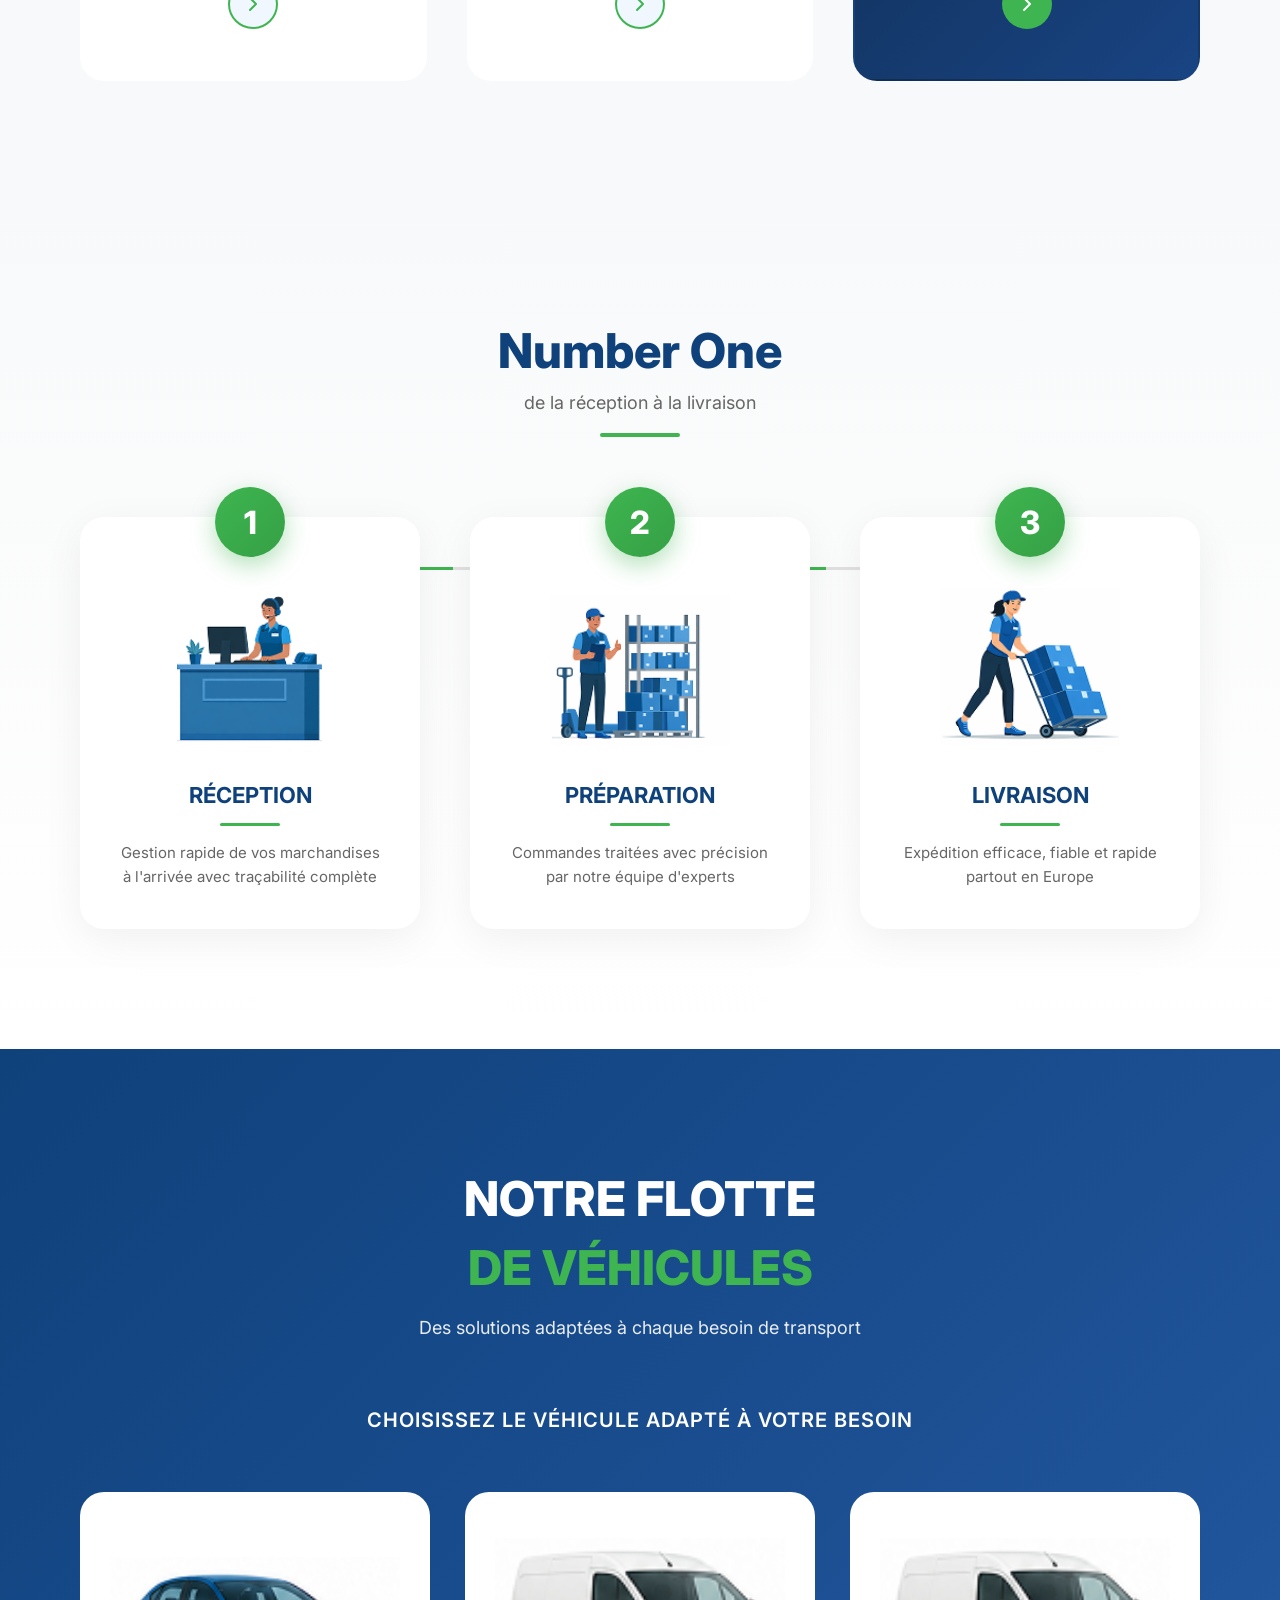
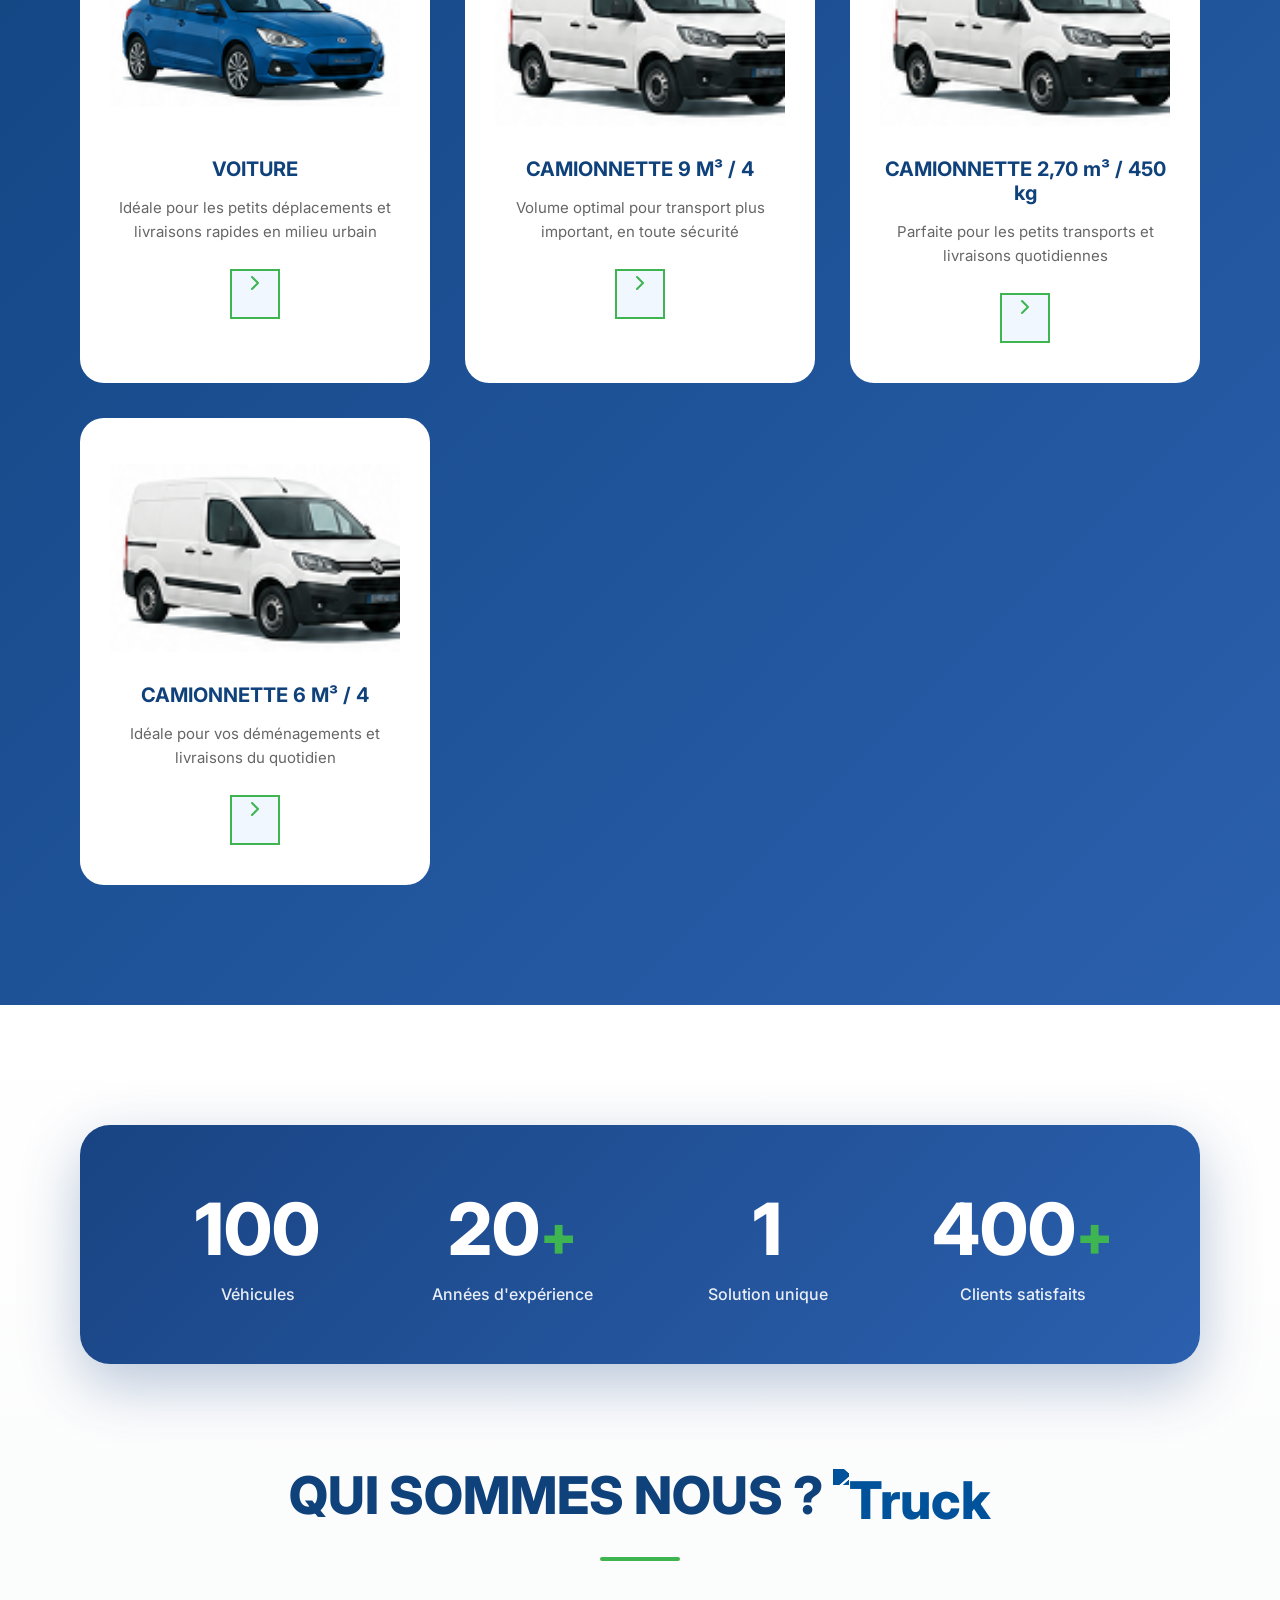
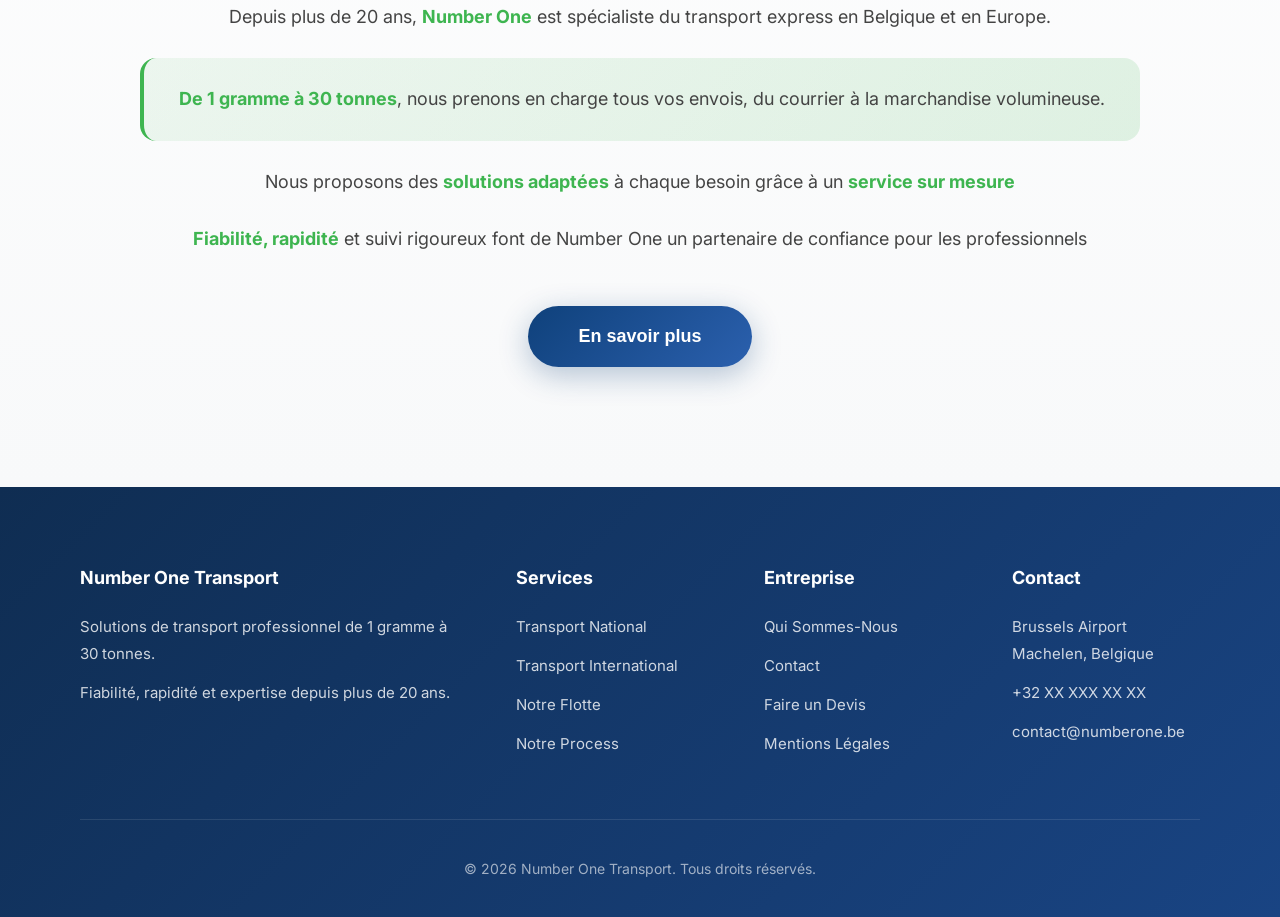
==== commit c4b068ec: "responsive" ====
--- a/index.html
+++ b/index.html
@@ -3,327 +3,46 @@
 <head>
     <meta charset="UTF-8">
     <meta name="viewport" content="width=device-width, initial-scale=1.0">
-    <title>Number One Transport - From 1 Gram to 30 Tons</title>
-    <link rel="preconnect" href="https://fonts.googleapis.com">
-    <link rel="preconnect" href="https://fonts.gstatic.com" crossorigin>
-    <link href="https://fonts.googleapis.com/css2?family=Inter:wght@400;500;600;700;800;900&display=swap" rel="stylesheet">
-    <link rel="stylesheet" href="styles.css">
+    <title>Number One Transport - Redirecting...</title>
+    <style>
+        body {
+            margin: 0;
+            padding: 0;
+            display: flex;
+            align-items: center;
+            justify-content: center;
+            min-height: 100vh;
+            background: linear-gradient(135deg, #0F417B 0%, #194483 100%);
+            font-family: 'Inter', sans-serif;
+        }
+        .loader {
+            text-align: center;
+            color: white;
+        }
+        .spinner {
+            border: 4px solid rgba(255, 255, 255, 0.3);
+            border-top: 4px solid #3EB550;
+            border-radius: 50%;
+            width: 50px;
+            height: 50px;
+            animation: spin 1s linear infinite;
+            margin: 0 auto 20px;
+        }
+        @keyframes spin {
+            0% { transform: rotate(0deg); }
+            100% { transform: rotate(360deg); }
+        }
+    </style>
 </head>
 <body>
-    <div class="container">
-        <!-- Header -->
-        <header class="header">
-            <div class="flag">
-                <img src="data:image/svg+xml,%3Csvg xmlns='http://www.w3.org/2000/svg' viewBox='0 0 900 600'%3E%3Cpath fill='%23002395' d='M0 0h900v600H0z'/%3E%3Cpath fill='%23FFF' d='M300 0h600v600H300z'/%3E%3Cpath fill='%23ED2939' d='M600 0h300v600H600z'/%3E%3C/svg%3E" alt="France">
-            </div>
-            <div class="logo">
-                <img src="images/logo_01.png" alt="Number One Transport">
-            </div>
-            <button class="menu-btn">
-                <span></span>
-                <span></span>
-                <span></span>
-            </button>
-        </header>
+    <div class="loader">
+        <div class="spinner"></div>
+        <p>Loading...</p>
+    </div>
 
-        <!-- Hero Section -->
-        <section class="hero">
-            <div class="hero-bg"></div>
-            <div class="hero-content">
-                <h1 class="hero-title">
-                    <span class="text-white">From</span>
-                    <span class="text-green"> 1 </span>
-                    <span class="text-white">gram </span>
-                    <span class="text-white-large">to </span>
-                    <span class="text-green-large">30</span>
-                    <span class="text-white-large"> tons</span>
-                </h1>
-                <div class="hero-line"></div>
-                <p class="hero-subtitle">Reliable and efficient<br>transport solutions</p>
-            </div>
-        </section>
-
-        <!-- CTA Section -->
-        <section class="cta-section">
-            <div class="cta-info-box">
-                <p>Besoin d'une solution rapide ?</p>
-            </div>
-            <div class="cta-buttons">
-                <a href="#" class="btn btn-primary">
-                    Faire un devis
-                    <svg class="btn-arrow" width="16" height="16" viewBox="0 0 16 16" fill="none">
-                        <path d="M6 12L10 8L6 4" stroke="white" stroke-width="2" stroke-linecap="round" stroke-linejoin="round"/>
-                    </svg>
-                </a>
-                <a href="#" class="btn btn-secondary">
-                    Nous contacter
-                    <svg class="btn-arrow" width="16" height="16" viewBox="0 0 16 16" fill="none">
-                        <path d="M6 12L10 8L6 4" stroke="white" stroke-width="2" stroke-linecap="round" stroke-linejoin="round"/>
-                    </svg>
-                </a>
-            </div>
-        </section>
-
-        <!-- Person Illustration -->
-        <div class="person-section">
-            <img src="images/perso_acceuil.png" alt="Delivery person" class="person-img">
-        </div>
-
-        <!-- Packages Illustration -->
-        <div class="packages-section">
-            <img src="images/colis.png" alt="Packages" class="packages-img">
-        </div>
-
-        <!-- Blue Ground Separator -->
-        <div class="ground-separator"></div>
-
-        <!-- Services Section -->
-        <section class="services-section">
-            <div class="services-header">
-                <h2 class="services-title">NOS SERVICES</h2>
-                <div class="services-title-line"></div>
-                <h3 class="services-subtitle">NUMBER ONE</h3>
-                <p class="services-tagline">Des solutions de design adaptées<br>à vos besoin</p>
-            </div>
-
-            <div class="services-cards">
-                <!-- Transport Card -->
-                <div class="service-card">
-                    <div class="service-card-content">
-                        <div class="service-icon">
-                            <img src="images/image_25.png" alt="Transport">
-                        </div>
-                        <div class="service-text">
-                            <h4>Transport</h4>
-                            <p>national & international</p>
-                        </div>
-                    </div>
-                    <div class="service-arrow">
-                        <svg width="24" height="24" viewBox="0 0 24 24" fill="none">
-                            <path d="M9 18L15 12L9 6" stroke="#3EB550" stroke-width="2" stroke-linecap="round" stroke-linejoin="round"/>
-                        </svg>
-                    </div>
-                </div>
-
-                <!-- Économique Card -->
-                <div class="service-card">
-                    <div class="service-card-content">
-                        <div class="service-icon">
-                            <img src="images/sqsq_1.png" alt="Économique">
-                        </div>
-                        <div class="service-text">
-                            <h4>Économique</h4>
-                            <p>Le meilleur rapport qualité / prix</p>
-                        </div>
-                    </div>
-                    <div class="service-arrow">
-                        <svg width="24" height="24" viewBox="0 0 24 24" fill="none">
-                            <path d="M9 18L15 12L9 6" stroke="#3EB550" stroke-width="2" stroke-linecap="round" stroke-linejoin="round"/>
-                        </svg>
-                    </div>
-                </div>
-
-                <!-- Besoin d'un devis Card -->
-                <div class="service-card service-card-dark">
-                    <div class="service-card-content">
-                        <div class="service-icon service-icon-phone">
-                            <svg width="32" height="32" viewBox="0 0 32 32" fill="none">
-                                <path d="M9 5L6 8C6 8 6 14 12 20C18 26 24 26 24 26L27 23L22 18L20 20C20 20 16 20 12 16C8 12 8 8 8 8L10 6L9 5Z" fill="#3EB550"/>
-                            </svg>
-                        </div>
-                        <div class="service-text">
-                            <h4>BESOIN D'UN DEVIS?</h4>
-                            <p>Contactez-nous dès maintenant<br>pour une offre personnalisée</p>
-                        </div>
-                    </div>
-                    <div class="service-arrow">
-                        <svg width="24" height="24" viewBox="0 0 24 24" fill="none">
-                            <path d="M9 18L15 12L9 6" stroke="white" stroke-width="2" stroke-linecap="round" stroke-linejoin="round"/>
-                        </svg>
-                    </div>
-                </div>
-            </div>
-        </section>
-
-        <!-- Process Section -->
-        <section class="process-section">
-            <div class="process-header">
-                <h2 class="process-title">Number One</h2>
-                <p class="process-subtitle">de la réception à la livraison</p>
-                <div class="process-title-line"></div>
-            </div>
-
-            <div class="process-steps">
-                <!-- Step 1: Reception -->
-                <div class="process-step">
-                    <div class="step-number">1</div>
-                    <div class="step-content">
-                        <div class="step-image">
-                            <img src="images/reception.png" alt="Réception">
-                        </div>
-                        <div class="step-text">
-                            <h3>RECEPTION</h3>
-                            <div class="step-title-line"></div>
-                            <p>Gestion rapide de<br>vos marchandises à<br>l'arrivée !</p>
-                        </div>
-                    </div>
-                </div>
-
-                <!-- Step 2: Envol & Préparation -->
-                <div class="process-step">
-                    <div class="step-number">2</div>
-                    <div class="step-content">
-                        <div class="step-image">
-                            <img src="images/preparation.png" alt="Envol & Préparation">
-                        </div>
-                        <div class="step-text">
-                            <h3>ENVOL &<br>PRÉPARATION</h3>
-                            <div class="step-title-line"></div>
-                            <p>Commandes traitées<br>avec précision !</p>
-                        </div>
-                    </div>
-                </div>
-
-                <!-- Step 3: Livraison -->
-                <div class="process-step">
-                    <div class="step-number">3</div>
-                    <div class="step-content">
-                        <div class="step-image">
-                            <img src="images/livraison.png" alt="Livraison">
-                        </div>
-                        <div class="step-text">
-                            <h3>LIVRAISON</h3>
-                            <div class="step-title-line"></div>
-                            <p>Expédition efficace,<br>fiable et rapide !</p>
-                        </div>
-                    </div>
-                </div>
-            </div>
-        </section>
-
-        <!-- Fleet Section -->
-        <section class="fleet-section">
-            <div class="fleet-header">
-                <h2 class="fleet-title">NOTRE FLOTTE</h2>
-                <h3 class="fleet-subtitle">DE VÉHICULES</h3>
-                <p class="fleet-tagline">Des solutions adaptées à chaque besoin<br>de transport</p>
-            </div>
-            
-            <div class="fleet-transition">
-                <p>CHOISISSEZ LE VÉHICULE<br>ADAPTÉ À VOTRE BESOIN</p>
-            </div>
-
-            <div class="fleet-vehicles">
-                <div class="vehicles-scroll">
-                    <!-- Voiture -->
-                    <div class="vehicle-card">
-                        <div class="vehicle-image">
-                            <img src="images/voiture.png" alt="Voiture">
-                        </div>
-                        <h4>VOITURE</h4>
-                        <p>Idéale pour les petits déplacements<br>et livraisons rapides.</p>
-                        <button class="vehicle-arrow">
-                            <svg width="24" height="24" viewBox="0 0 24 24" fill="none">
-                                <path d="M9 18L15 12L9 6" stroke="#3EB550" stroke-width="2" stroke-linecap="round" stroke-linejoin="round"/>
-                            </svg>
-                        </button>
-                    </div>
-
-                    <!-- Camionnette 9 M³ -->
-                    <div class="vehicle-card">
-                        <div class="vehicle-image">
-                            <img src="images/camionnette.png" alt="Camionnette 9 M³">
-                        </div>
-                        <h4>CAMIONNETTE 9 M³ / 4</h4>
-                        <p>Volume optimal pour transpo<br>plus, en toute sécurité.</p>
-                        <button class="vehicle-arrow">
-                            <svg width="24" height="24" viewBox="0 0 24 24" fill="none">
-                                <path d="M9 18L15 12L9 6" stroke="#3EB550" stroke-width="2" stroke-linecap="round" stroke-linejoin="round"/>
-                            </svg>
-                        </button>
-                    </div>
-
-                    <!-- Camionnette 2,70 m³ -->
-                    <div class="vehicle-card">
-                        <div class="vehicle-image">
-                            <img src="images/camionnette.png" alt="Camionnette 2,70 m³">
-                        </div>
-                        <h4>CAMIONNETTE 2,70 m³ / 450 kg</h4>
-                        <p>Parfaite pour les petits transports et<br>livraisons.</p>
-                        <button class="vehicle-arrow">
-                            <svg width="24" height="24" viewBox="0 0 24 24" fill="none">
-                                <path d="M9 18L15 12L9 6" stroke="#3EB550" stroke-width="2" stroke-linecap="round" stroke-linejoin="round"/>
-                            </svg>
-                        </button>
-                    </div>
-
-                    <!-- Camionnette 6 M³ -->
-                    <div class="vehicle-card">
-                        <div class="vehicle-image">
-                            <img src="images/camionnette.png" alt="Camionnette 6 M³">
-                        </div>
-                        <h4>CAMIONNETTE 6 M³ / 4</h4>
-                        <p>Idéale pour vos déménagem<br>livraisons du quotidien.</p>
-                        <button class="vehicle-arrow">
-                            <svg width="24" height="24" viewBox="0 0 24 24" fill="none">
-                                <path d="M9 18L15 12L9 6" stroke="#3EB550" stroke-width="2" stroke-linecap="round" stroke-linejoin="round"/>
-                            </svg>
-                        </button>
-                    </div>
-                </div>
-            </div>
-        </section>
-
-        <!-- About Section -->
-        <section class="about-section">
-            <!-- Stats Grid -->
-            <div class="stats-grid">
-                <div class="stat-item">
-                    <div class="stat-number">100</div>
-                    <div class="stat-label">véhicules</div>
-                    <div class="stat-line"></div>
-                </div>
-                <div class="stat-divider"></div>
-                <div class="stat-item">
-                    <div class="stat-number">20<span class="stat-plus">+</span></div>
-                    <div class="stat-label">years of<br>experience</div>
-                </div>
-                <div class="stat-item">
-                    <div class="stat-number">1</div>
-                    <div class="stat-label">one only<br>solution</div>
-                    <div class="stat-line"></div>
-                </div>
-                <div class="stat-divider"></div>
-                <div class="stat-item">
-                    <div class="stat-number">400<span class="stat-plus">+</span></div>
-                    <div class="stat-label">Clients</div>
-                </div>
-            </div>
-
-            <!-- About Content -->
-            <div class="about-content">
-                <h2 class="about-title">
-                    QUI SOMMES<br>NOUS ?
-                    <img src="images/truck_icon.png" alt="Truck" class="title-icon">
-                </h2>
-                <div class="about-title-line"></div>
-
-                <div class="about-text">
-                    <p>Depuis plus de 20 ans, <span class="highlight">Number One</span> est spécialiste du transport express en Belgique et en Europe.</p>
-
-                    <p class="highlight-box"><span class="highlight">De 1 gramme à 30 tonnes</span>, nous prenons en charge tous vos envois, du courrier à la marchandise volumineuse.</p>
-
-                    <p>Nous proposons des <span class="highlight">solutions adaptées</span> à chaque besoin grâce à un <span class="highlight">service sur mesure</span></p>
-
-                    <p><span class="highlight">Fiabilité, rapidité</span> et suivi rigoureux font de Number One un partenaire de confiance pour les professionnels</p>
-                </div>
-
-                <button class="about-btn">En savoir plus</button>
-            </div>
-        </section>
-
-        <!-- Footer -->
-        <footer class="footer"></footer>
-    </div>
+    <script>
+        // Redirect to mobile.html - it will handle desktop redirect if needed
+        window.location.href = 'mobile.html';
+    </script>
 </body>
 </html>
